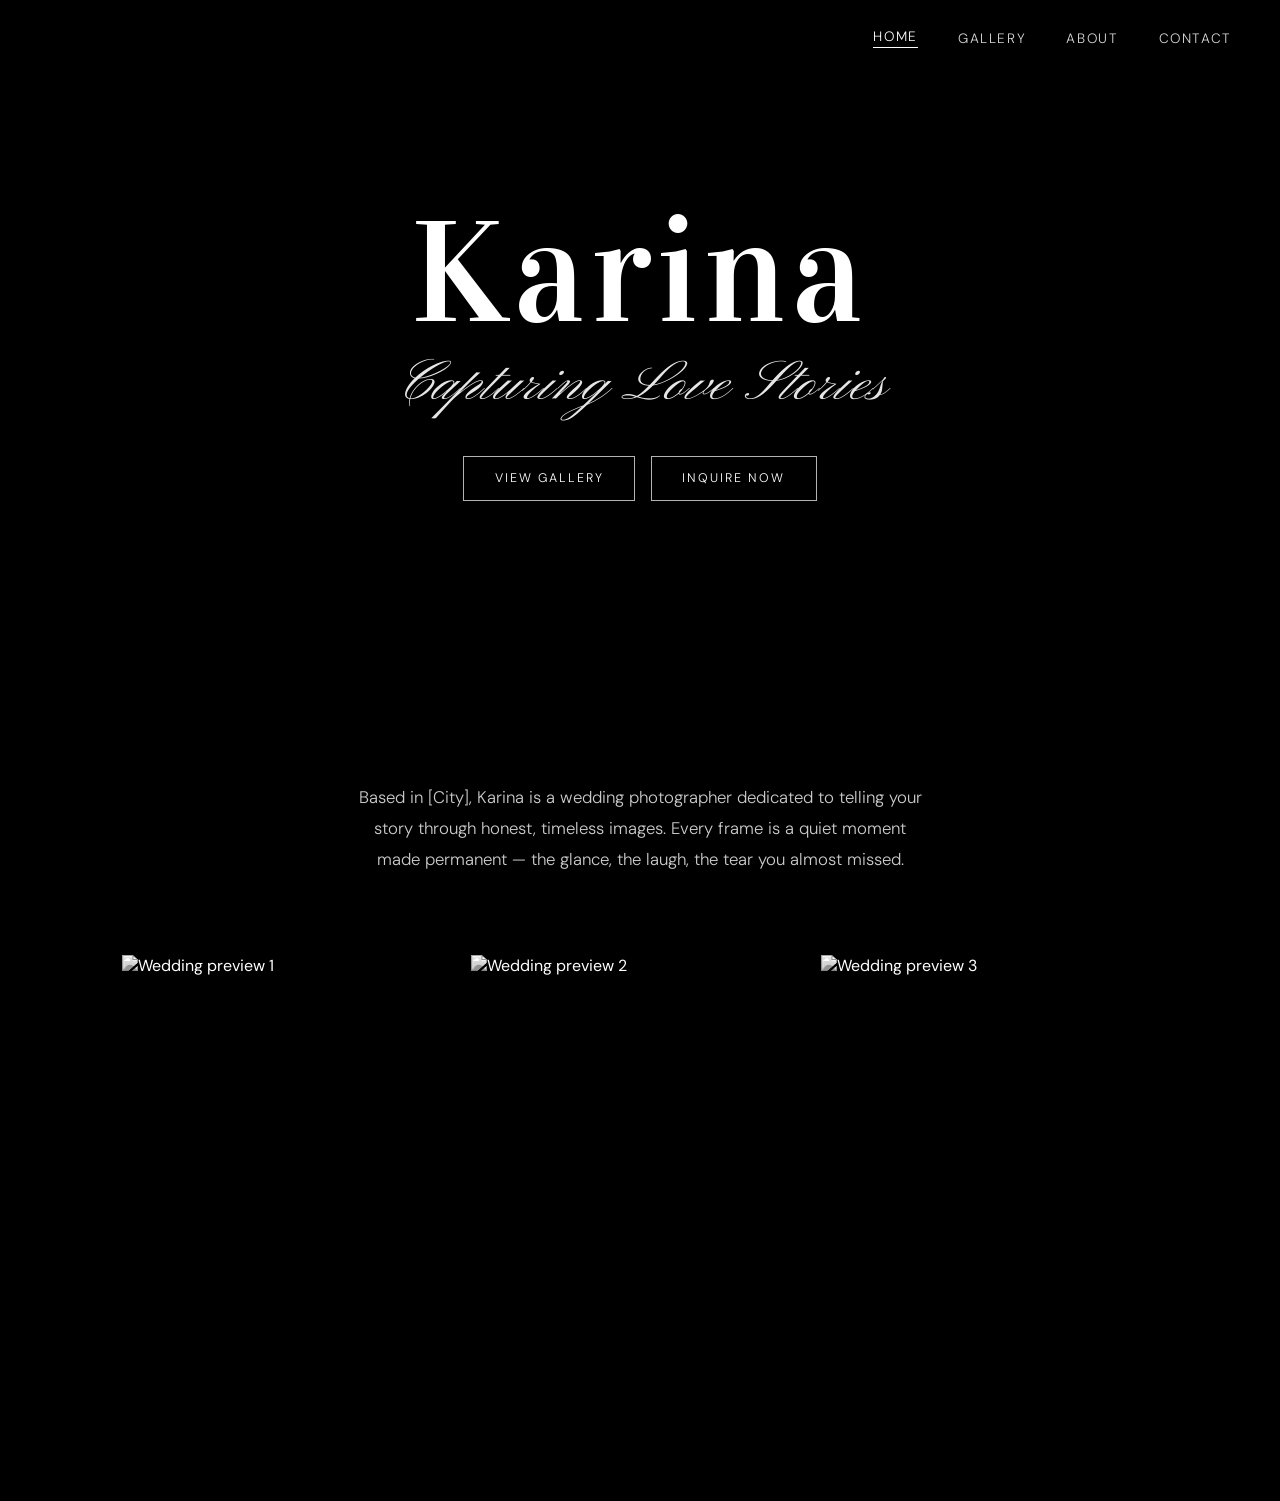
==== index.html @ 6c099190 "Complete Karina photography portfolio site" ====
<!DOCTYPE html>
<html lang="en">
<head>
  <meta charset="UTF-8" />
  <meta name="viewport" content="width=device-width, initial-scale=1.0" />
  <title>Karina</title>
  <link rel="icon" type="image/svg+xml" href="data:image/svg+xml,%3Csvg xmlns='http://www.w3.org/2000/svg' viewBox='0 0 64 64'%3E%3Crect width='64' height='64' fill='black'/%3E%3Ctext x='32' y='45' font-family='Georgia,serif' font-size='38' fill='white' text-anchor='middle'%3EK%3C/text%3E%3C/svg%3E" />
  <link rel="preconnect" href="https://fonts.googleapis.com" />
  <link rel="preconnect" href="https://fonts.gstatic.com" crossorigin />
  <link href="https://fonts.googleapis.com/css2?family=Vidaloka&family=Pinyon+Script&family=DM+Sans:ital,wght@0,300;0,400;1,300&display=swap" rel="stylesheet" />
  <style>
    *, *::before, *::after { box-sizing: border-box; margin: 0; padding: 0; }

    :root {
      --black: #000000;
      --white: #ffffff;
    }

    html { scroll-behavior: smooth; }

    body {
      background: var(--black);
      color: var(--white);
      font-family: 'DM Sans', sans-serif;
    }

    /* ── NAV ── */
    nav {
      position: absolute;
      top: 0; left: 0; right: 0;
      z-index: 10;
      display: flex;
      justify-content: flex-end;
      align-items: center;
      padding: 1.75rem 3rem;
      gap: 2.5rem;
    }

    nav a {
      color: var(--white);
      text-decoration: none;
      font-family: 'DM Sans', sans-serif;
      font-weight: 300;
      font-size: 0.85rem;
      letter-spacing: 0.12em;
      text-transform: uppercase;
      opacity: 0.85;
      transition: opacity 0.2s;
    }

    nav a:hover { opacity: 1; }
    nav a.active { opacity: 1; border-bottom: 1px solid var(--white); padding-bottom: 2px; }

    /* ── HERO ── */
    .hero {
      position: relative;
      width: 100%;
      height: 78vh;
      min-height: 500px;
      display: flex;
      flex-direction: column;
      align-items: center;
      justify-content: center;
      text-align: center;
      overflow: hidden;

      /* placeholder background – replace with a real image URL */
      background-image: url('https://via.placeholder.com/1920x1080/222222/555555?text=Hero+Photo');
      background-size: cover;
      background-position: center;
    }

    /* dark overlay */
    .hero::after {
      content: '';
      position: absolute;
      inset: 0;
      background: rgba(0, 0, 0, 0.65);
    }

    .hero-content {
      position: relative;
      z-index: 1;
      display: flex;
      flex-direction: column;
      align-items: center;
      gap: 0.4rem;
    }

    .hero-name {
      font-family: 'Vidaloka', serif;
      font-size: clamp(4rem, 12vw, 9rem);
      font-weight: 400;
      letter-spacing: 0.04em;
      line-height: 1;
      color: var(--white);
    }

    .hero-tagline {
      font-family: 'Pinyon Script', cursive;
      font-style: italic;
      font-size: clamp(1.8rem, 5vw, 3.5rem);
      font-weight: 400;
      color: var(--white);
      opacity: 0.9;
      letter-spacing: 0.02em;
    }

    .hero-cta {
      display: flex;
      flex-wrap: wrap;
      justify-content: center;
      gap: 1rem;
      margin-top: 1.75rem;
    }

    .hero-cta a {
      display: inline-block;
      border: 1px solid rgba(255, 255, 255, 0.7);
      color: var(--white);
      text-decoration: none;
      font-family: 'DM Sans', sans-serif;
      font-weight: 300;
      font-size: 0.78rem;
      letter-spacing: 0.16em;
      text-transform: uppercase;
      padding: 0.85rem 1.9rem;
      transition: background 0.25s, color 0.25s, border-color 0.25s;
    }

    .hero-cta a:hover {
      background: var(--white);
      color: var(--black);
      border-color: var(--white);
    }

    /* ── INTRO ── */
    .intro {
      max-width: 640px;
      margin: 5rem auto;
      padding: 0 2rem;
      text-align: center;
    }

    .intro p {
      font-family: 'DM Sans', sans-serif;
      font-weight: 300;
      font-size: 1.05rem;
      line-height: 1.85;
      color: rgba(255, 255, 255, 0.8);
    }

    /* ── GALLERY PREVIEW ── */
    .gallery-preview {
      display: grid;
      grid-template-columns: repeat(3, 1fr);
      gap: 0.75rem;
      max-width: 1100px;
      margin: 0 auto 6rem;
      padding: 0 2rem;
    }

    .thumb {
      aspect-ratio: 3 / 4;
      overflow: hidden;
    }

    .thumb img {
      width: 100%;
      height: 100%;
      object-fit: cover;
      display: block;
      filter: grayscale(100%);
      transition: filter 0.3s, transform 0.4s;
    }

    .thumb img:hover {
      filter: grayscale(100%) brightness(1.08);
      transform: scale(1.03);
    }

    /* ── FADE-IN ANIMATIONS ── */
    @keyframes fade-in-up {
      from { opacity: 0; transform: translateY(18px); }
      to   { opacity: 1; transform: translateY(0); }
    }

    .fade-in-load {
      opacity: 0;
      animation: fade-in-up 1.1s ease forwards;
    }

    .fade-in-scroll {
      opacity: 0;
      transform: translateY(18px);
      transition: opacity 0.9s ease, transform 0.9s ease;
    }

    .fade-in-scroll.in-view {
      opacity: 1;
      transform: translateY(0);
    }

    /* ── SCROLL TO TOP ── */
    .scroll-top {
      position: fixed;
      bottom: 1.75rem;
      right: 1.75rem;
      width: 2.75rem;
      height: 2.75rem;
      border-radius: 50%;
      background: var(--white);
      color: var(--black);
      border: none;
      display: flex;
      align-items: center;
      justify-content: center;
      cursor: pointer;
      opacity: 0;
      visibility: hidden;
      transform: translateY(10px);
      transition: opacity 0.3s ease, transform 0.3s ease, background 0.2s ease;
      z-index: 200;
    }

    .scroll-top.visible {
      opacity: 0.9;
      visibility: visible;
      transform: translateY(0);
    }

    .scroll-top:hover {
      opacity: 1;
      background: rgba(255, 255, 255, 0.8);
    }

    .scroll-top svg {
      width: 18px;
      height: 18px;
      stroke: currentColor;
      fill: none;
      stroke-width: 2;
      stroke-linecap: round;
      stroke-linejoin: round;
    }

    /* ── RESPONSIVE ── */
    @media (max-width: 640px) {
      nav {
        justify-content: center;
        flex-wrap: wrap;
        padding: 1.25rem 1.5rem;
        gap: 1.5rem;
      }

      .gallery-preview {
        grid-template-columns: 1fr;
        max-width: 400px;
      }

      .intro { margin: 3.5rem auto; }
    }
  </style>
</head>
<body>

  <!-- NAV -->
  <nav>
    <a href="index.html" class="active">Home</a>
    <a href="gallery.html">Gallery</a>
    <a href="about.html">About</a>
    <a href="contact.html">Contact</a>
  </nav>

  <!-- HERO -->
  <section class="hero">
    <div class="hero-content fade-in-load">
      <h1 class="hero-name">Karina</h1>
      <p class="hero-tagline">Capturing Love Stories</p>
      <div class="hero-cta">
        <a href="gallery.html">View Gallery</a>
        <a href="contact.html">Inquire Now</a>
      </div>
    </div>
  </section>

  <!-- INTRO -->
  <section class="intro fade-in-scroll">
    <p>
      <!-- PLACEHOLDER: replace with Karina's real bio -->
      Based in [City], Karina is a wedding photographer dedicated to telling
      your story through honest, timeless images. Every frame is a quiet
      moment made permanent — the glance, the laugh, the tear you almost
      missed.
    </p>
  </section>

  <!-- GALLERY PREVIEW -->
  <section class="gallery-preview fade-in-scroll">
    <!-- PLACEHOLDER: replace src values with real photo paths or URLs -->
    <div class="thumb">
      <img src="https://picsum.photos/seed/kp1/600/800" alt="Wedding preview 1" />
    </div>
    <div class="thumb">
      <img src="https://picsum.photos/seed/kp2/600/800" alt="Wedding preview 2" />
    </div>
    <div class="thumb">
      <img src="https://picsum.photos/seed/kp3/600/800" alt="Wedding preview 3" />
    </div>
  </section>

  <!-- SCROLL TO TOP -->
  <button class="scroll-top" id="scroll-top" aria-label="Scroll to top">
    <svg viewBox="0 0 24 24" aria-hidden="true">
      <line x1="12" y1="19" x2="12" y2="5"/>
      <polyline points="5 12 12 5 19 12"/>
    </svg>
  </button>

  <script>
    const fadeEls = document.querySelectorAll('.fade-in-scroll');
    const fadeObserver = new IntersectionObserver((entries) => {
      entries.forEach((entry) => {
        if (entry.isIntersecting) {
          entry.target.classList.add('in-view');
          fadeObserver.unobserve(entry.target);
        }
      });
    }, { threshold: 0.15 });
    fadeEls.forEach((el) => fadeObserver.observe(el));

    const scrollTopBtn = document.getElementById('scroll-top');
    window.addEventListener('scroll', () => {
      scrollTopBtn.classList.toggle('visible', window.scrollY > 400);
    });
    scrollTopBtn.addEventListener('click', () => {
      window.scrollTo({ top: 0, behavior: 'smooth' });
    });
  </script>

</body>
</html>
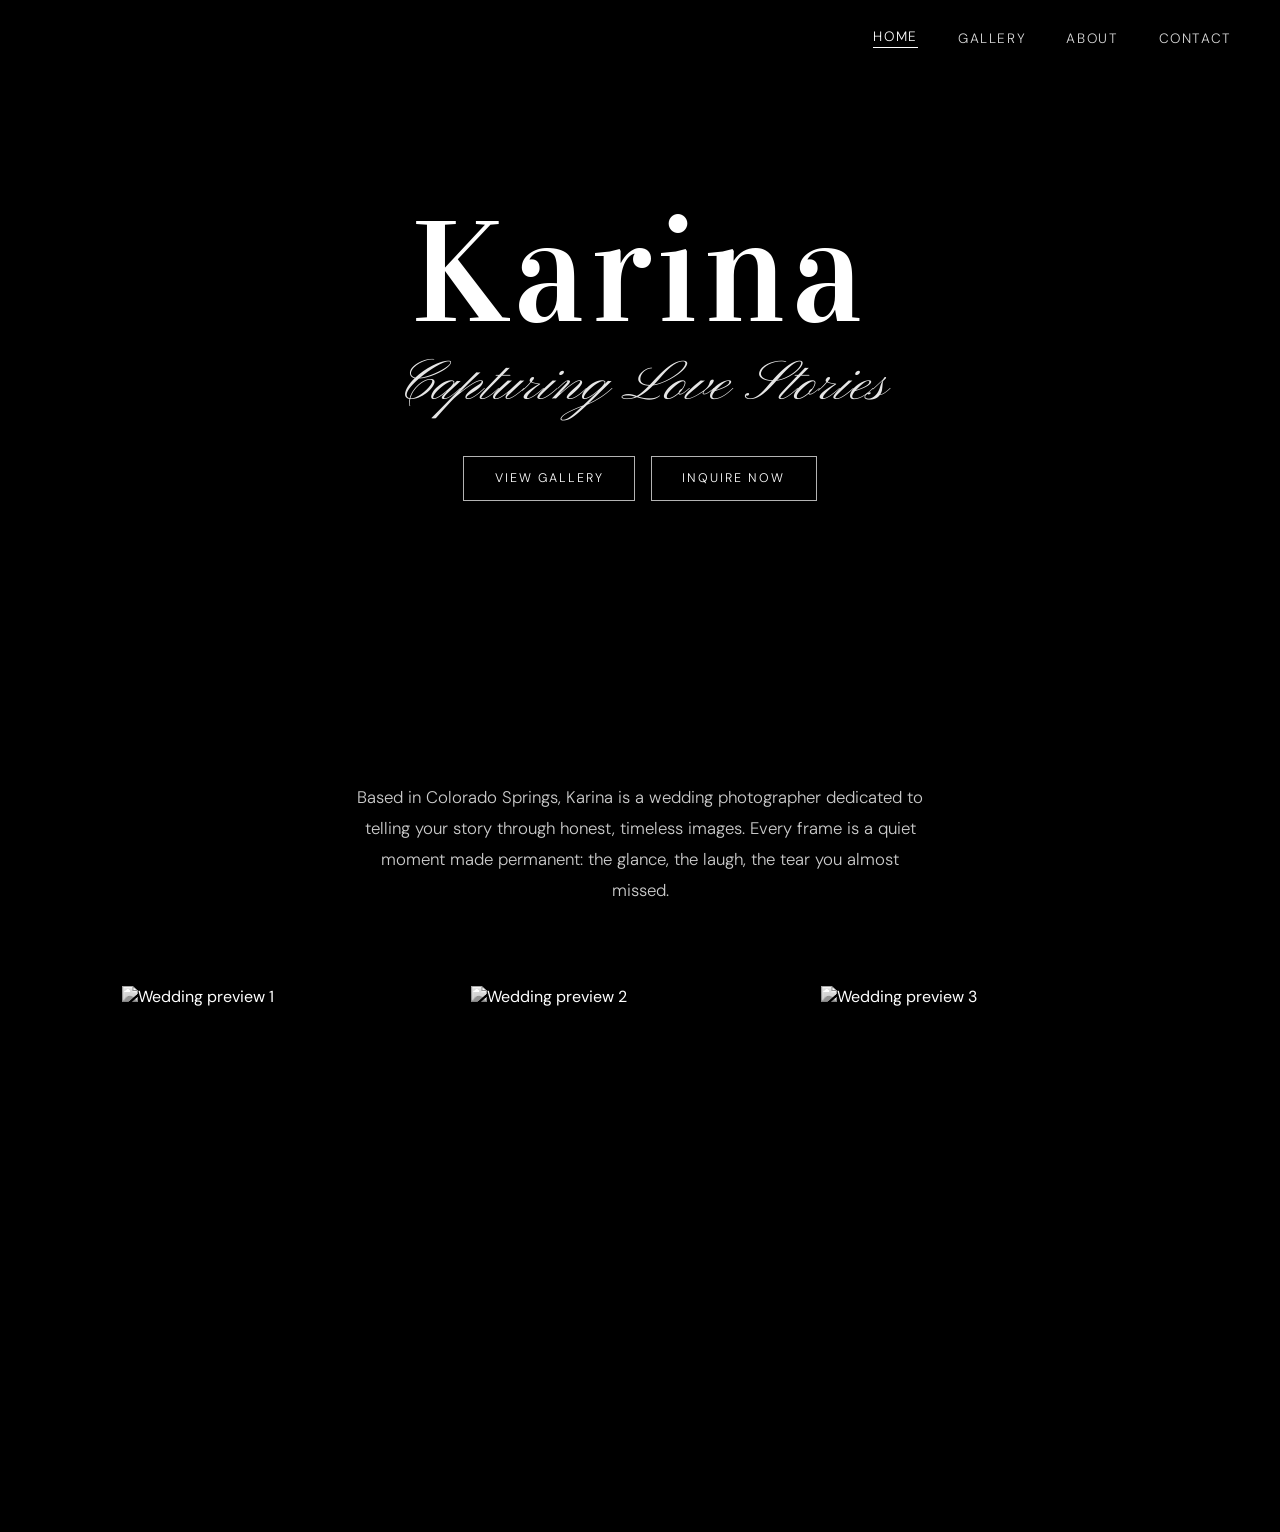
==== commit 8b084861: "Clean up Karina portfolio placeholder copy" ====
--- a/index.html
+++ b/index.html
@@ -288,9 +288,9 @@
   <section class="intro fade-in-scroll">
     <p>
       <!-- PLACEHOLDER: replace with Karina's real bio -->
-      Based in [City], Karina is a wedding photographer dedicated to telling
+      Based in Colorado Springs, Karina is a wedding photographer dedicated to telling
       your story through honest, timeless images. Every frame is a quiet
-      moment made permanent — the glance, the laugh, the tear you almost
+      moment made permanent: the glance, the laugh, the tear you almost
       missed.
     </p>
   </section>
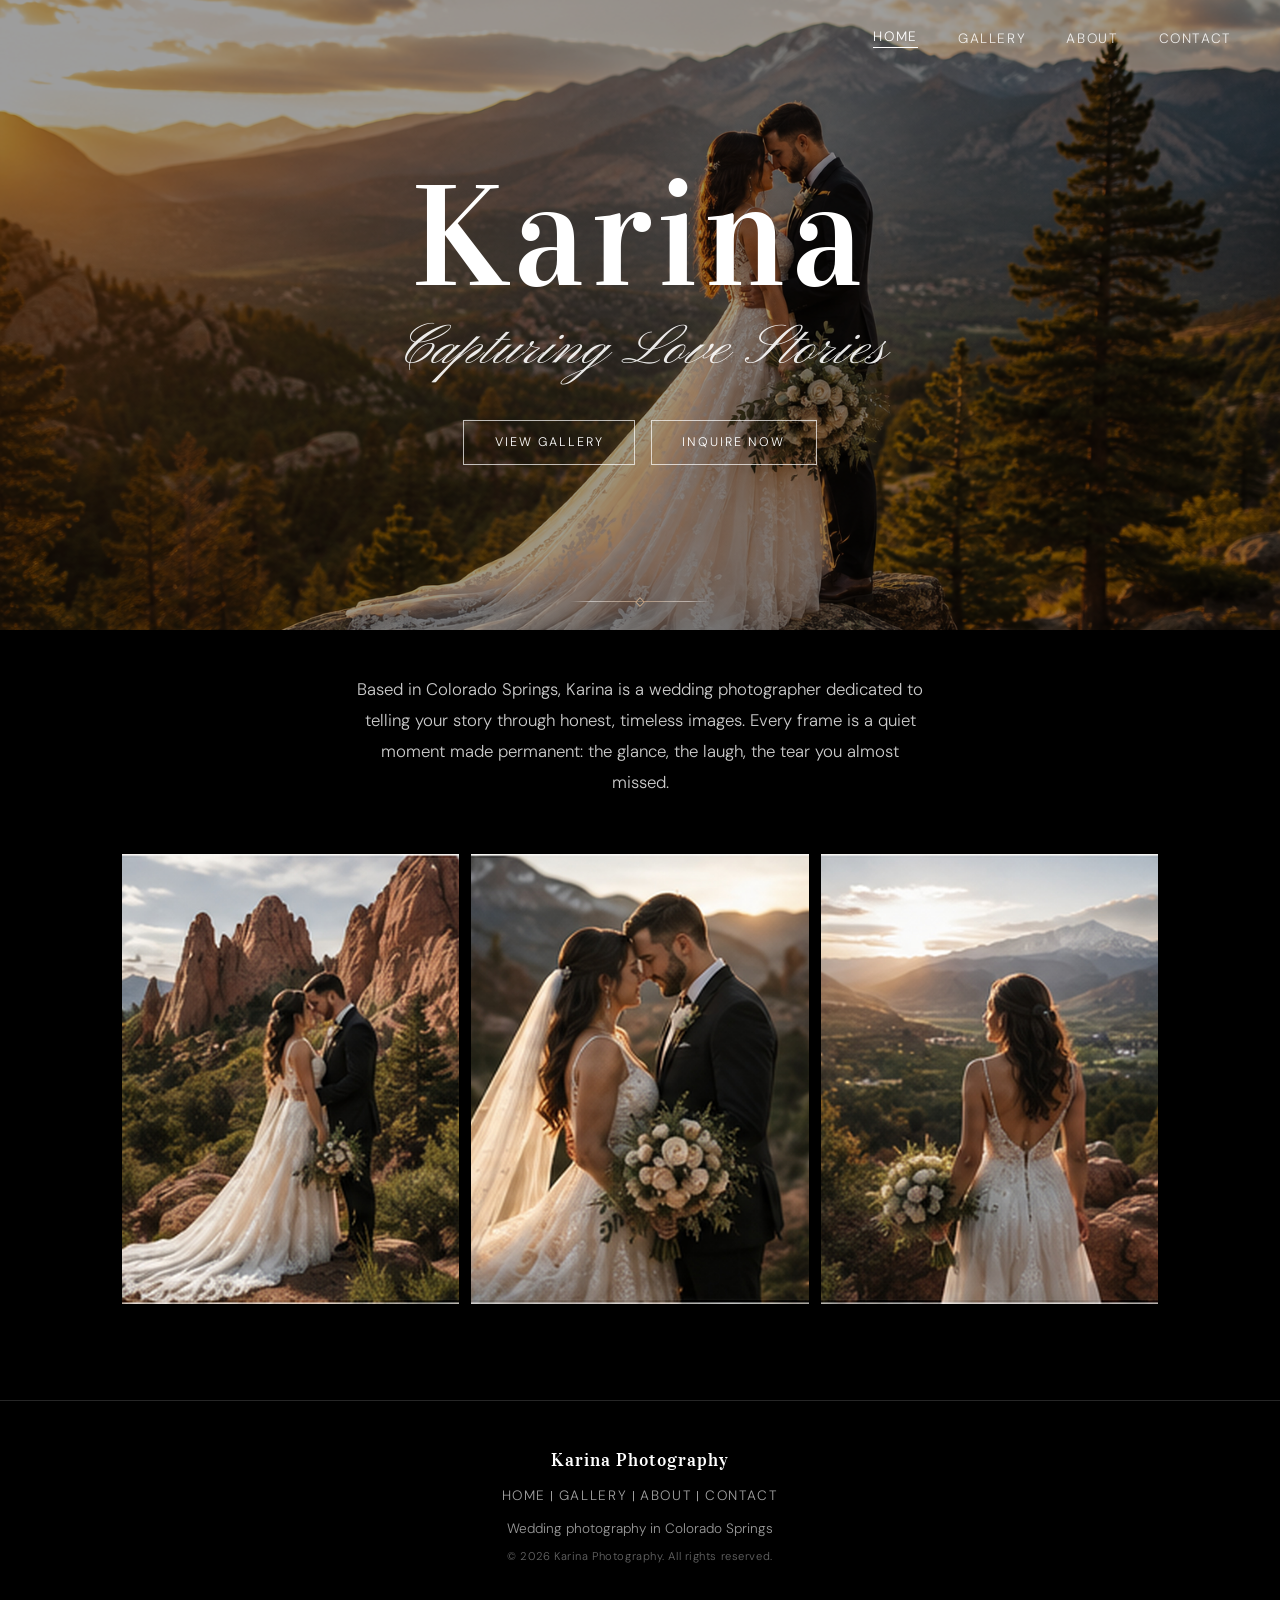
==== commit 15bc1f82: "Polish Karina portfolio for production" ====
--- a/index.html
+++ b/index.html
@@ -4,6 +4,7 @@
   <meta charset="UTF-8" />
   <meta name="viewport" content="width=device-width, initial-scale=1.0" />
   <title>Karina</title>
+  <meta name="description" content="Fictional Colorado Springs wedding photography portfolio featuring mountain celebrations, natural portraits, and an elegant responsive design." />
   <link rel="icon" type="image/svg+xml" href="data:image/svg+xml,%3Csvg xmlns='http://www.w3.org/2000/svg' viewBox='0 0 64 64'%3E%3Crect width='64' height='64' fill='black'/%3E%3Ctext x='32' y='45' font-family='Georgia,serif' font-size='38' fill='white' text-anchor='middle'%3EK%3C/text%3E%3C/svg%3E" />
   <link rel="preconnect" href="https://fonts.googleapis.com" />
   <link rel="preconnect" href="https://fonts.gstatic.com" crossorigin />
@@ -25,7 +26,7 @@
     }
 
     /* ── NAV ── */
-    nav {
+    body > nav {
       position: absolute;
       top: 0; left: 0; right: 0;
       z-index: 10;
@@ -55,8 +56,8 @@
     .hero {
       position: relative;
       width: 100%;
-      height: 78vh;
-      min-height: 500px;
+      height: 70vh;
+      min-height: 420px;
       display: flex;
       flex-direction: column;
       align-items: center;
@@ -64,10 +65,10 @@
       text-align: center;
       overflow: hidden;
 
-      /* placeholder background – replace with a real image URL */
-      background-image: url('https://via.placeholder.com/1920x1080/222222/555555?text=Hero+Photo');
+      background-image: url('assets/images/karina-hero.png');
       background-size: cover;
       background-position: center;
+      background-repeat: no-repeat;
     }
 
     /* dark overlay */
@@ -75,7 +76,7 @@
       content: '';
       position: absolute;
       inset: 0;
-      background: rgba(0, 0, 0, 0.65);
+      background: rgba(0, 0, 0, 0.38);
     }
 
     .hero-content {
@@ -134,10 +135,41 @@
       border-color: var(--white);
     }
 
+    /* ── HERO FLOURISH ── */
+    .hero-flourish {
+      position: absolute;
+      left: 50%;
+      bottom: 1.75rem;
+      transform: translateX(-50%);
+      z-index: 1;
+      width: 140px;
+      height: 1px;
+      background: linear-gradient(
+        to right,
+        transparent,
+        rgba(255, 255, 255, 0.5) 15%,
+        rgba(212, 175, 140, 0.65) 50%,
+        rgba(255, 255, 255, 0.5) 85%,
+        transparent
+      );
+    }
+
+    .hero-flourish::before {
+      content: '';
+      position: absolute;
+      top: 50%;
+      left: 50%;
+      width: 7px;
+      height: 7px;
+      transform: translate(-50%, -50%) rotate(45deg);
+      border: 1px solid rgba(212, 175, 140, 0.85);
+      background: rgba(0, 0, 0, 0.2);
+    }
+
     /* ── INTRO ── */
     .intro {
       max-width: 640px;
-      margin: 5rem auto;
+      margin: 2.75rem auto 3.5rem;
       padding: 0 2rem;
       text-align: center;
     }
@@ -170,12 +202,11 @@
       height: 100%;
       object-fit: cover;
       display: block;
-      filter: grayscale(100%);
       transition: filter 0.3s, transform 0.4s;
     }
 
     .thumb img:hover {
-      filter: grayscale(100%) brightness(1.08);
+      filter: brightness(1.08);
       transform: scale(1.03);
     }
 
@@ -258,9 +289,10 @@
         max-width: 400px;
       }
 
-      .intro { margin: 3.5rem auto; }
+      .intro { margin: 2.75rem auto 3.5rem; }
     }
   </style>
+  <link rel="stylesheet" href="site-enhancements.css" />
 </head>
 <body>
 
@@ -282,6 +314,7 @@
         <a href="contact.html">Inquire Now</a>
       </div>
     </div>
+    <div class="hero-flourish" aria-hidden="true"></div>
   </section>
 
   <!-- INTRO -->
@@ -297,15 +330,14 @@
 
   <!-- GALLERY PREVIEW -->
   <section class="gallery-preview fade-in-scroll">
-    <!-- PLACEHOLDER: replace src values with real photo paths or URLs -->
     <div class="thumb">
-      <img src="https://picsum.photos/seed/kp1/600/800" alt="Wedding preview 1" />
+      <img src="assets/images/wedding-01.jpg" alt="Wedding photography portfolio sample, image 1" />
     </div>
     <div class="thumb">
-      <img src="https://picsum.photos/seed/kp2/600/800" alt="Wedding preview 2" />
+      <img src="assets/images/wedding-03.jpg" alt="Wedding photography portfolio sample, image 3" />
     </div>
     <div class="thumb">
-      <img src="https://picsum.photos/seed/kp3/600/800" alt="Wedding preview 3" />
+      <img src="assets/images/wedding-06.jpg" alt="Wedding photography portfolio sample, image 6" />
     </div>
   </section>
 
@@ -316,6 +348,16 @@
       <polyline points="5 12 12 5 19 12"/>
     </svg>
   </button>
+
+  <!-- FOOTER -->
+  <footer class="site-footer">
+    <p class="footer-brand">Karina Photography</p>
+    <nav class="footer-nav" aria-label="Footer navigation">
+      <a href="index.html">Home</a> | <a href="gallery.html">Gallery</a> | <a href="about.html">About</a> | <a href="contact.html">Contact</a>
+    </nav>
+    <p class="footer-tagline">Wedding photography in Colorado Springs</p>
+    <p class="footer-copyright">&copy; 2026 Karina Photography. All rights reserved.</p>
+  </footer>
 
   <script>
     const fadeEls = document.querySelectorAll('.fade-in-scroll');
--- a/site-enhancements.css
+++ b/site-enhancements.css
@@ -0,0 +1,84 @@
+/* Shared production-readiness styles.
+   Scope: footer, visible keyboard focus, reduced motion.
+   Does not move or replace the per-page inline styles. */
+
+/* ── FOOTER ── */
+.site-footer {
+  border-top: 1px solid rgba(255, 255, 255, 0.15);
+  padding: 3rem 2rem 2.5rem;
+  text-align: center;
+  color: rgba(255, 255, 255, 0.7);
+  font-family: 'DM Sans', sans-serif;
+  font-weight: 300;
+}
+
+.site-footer .footer-brand {
+  font-family: 'Vidaloka', serif;
+  font-size: 1.1rem;
+  letter-spacing: 0.06em;
+  color: #ffffff;
+  margin-bottom: 1rem;
+}
+
+.site-footer .footer-nav {
+  font-size: 0.78rem;
+  letter-spacing: 0.1em;
+  text-transform: uppercase;
+  margin-bottom: 1rem;
+}
+
+.site-footer .footer-nav a {
+  color: rgba(255, 255, 255, 0.75);
+  text-decoration: none;
+  transition: color 0.2s;
+}
+
+.site-footer .footer-nav a:hover {
+  color: #ffffff;
+}
+
+.site-footer .footer-tagline {
+  font-size: 0.85rem;
+  margin-bottom: 0.75rem;
+  color: rgba(255, 255, 255, 0.6);
+}
+
+.site-footer .footer-copyright {
+  font-size: 0.7rem;
+  letter-spacing: 0.05em;
+  color: rgba(255, 255, 255, 0.4);
+}
+
+/* ── VISIBLE KEYBOARD FOCUS ── */
+a:focus-visible,
+button:focus-visible {
+  outline: 2px solid #ffffff;
+  outline-offset: 3px;
+}
+
+/* contact form fields set outline:none inline; restore it on keyboard focus */
+.field input:focus-visible,
+.field textarea:focus-visible {
+  outline: 2px solid #ffffff;
+  outline-offset: 4px;
+}
+
+/* ── REDUCED MOTION ── */
+@media (prefers-reduced-motion: reduce) {
+  html {
+    scroll-behavior: auto;
+  }
+
+  *, *::before, *::after {
+    animation-duration: 0.01ms !important;
+    animation-iteration-count: 1 !important;
+    transition-duration: 0.01ms !important;
+    scroll-behavior: auto !important;
+  }
+
+  .fade-in-load,
+  .fade-in-scroll {
+    opacity: 1 !important;
+    transform: none !important;
+  }
+}
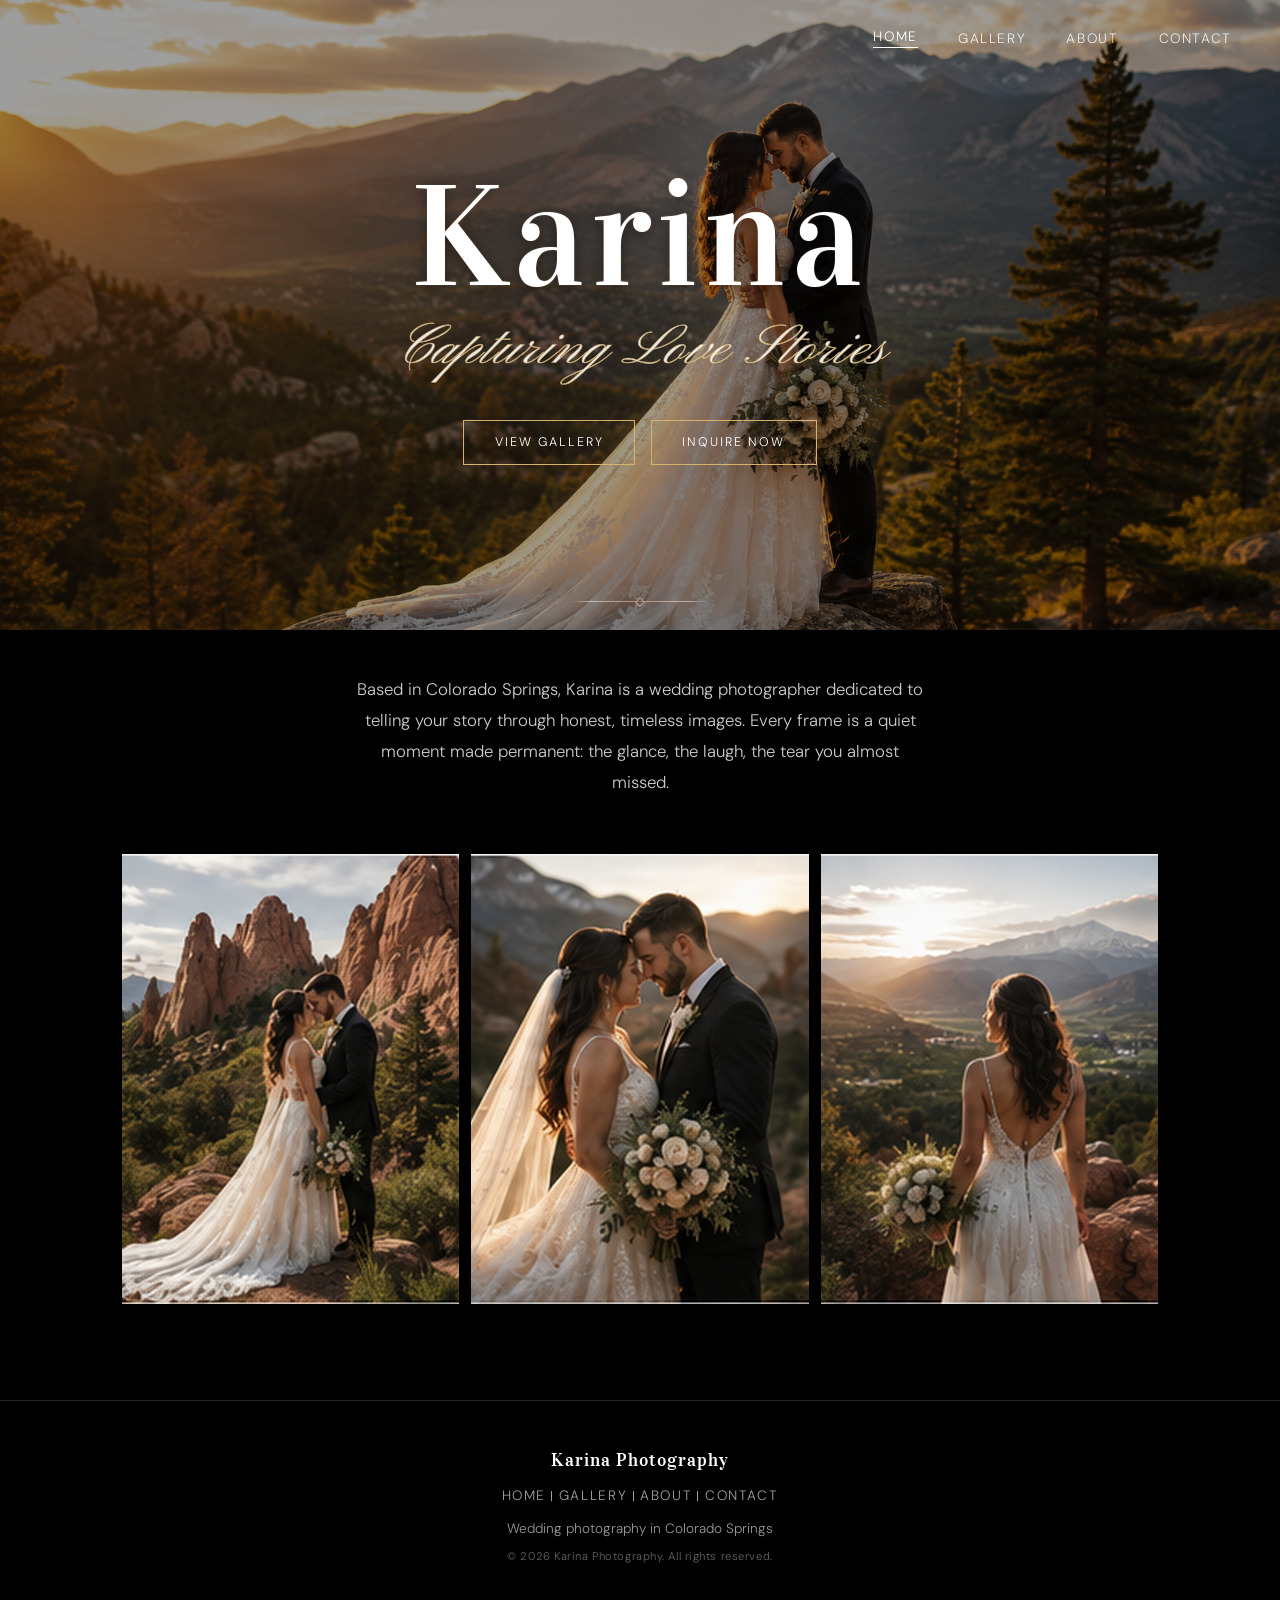
==== commit 5fe9de2f: "Refine Karina hero styling" ====
--- a/index.html
+++ b/index.html
@@ -95,6 +95,7 @@
       letter-spacing: 0.04em;
       line-height: 1;
       color: var(--white);
+      text-shadow: 0 2px 14px rgba(0, 0, 0, 0.45), 0 0 1.5px rgba(214, 178, 110, 0.4);
     }
 
     .hero-tagline {
@@ -105,6 +106,7 @@
       color: var(--white);
       opacity: 0.9;
       letter-spacing: 0.02em;
+      -webkit-text-stroke: 0.6px #D6B26E;
     }
 
     .hero-cta {
@@ -117,7 +119,7 @@
 
     .hero-cta a {
       display: inline-block;
-      border: 1px solid rgba(255, 255, 255, 0.7);
+      border: 1px solid #D6B26E;
       color: var(--white);
       text-decoration: none;
       font-family: 'DM Sans', sans-serif;
@@ -130,9 +132,9 @@
     }
 
     .hero-cta a:hover {
-      background: var(--white);
-      color: var(--black);
-      border-color: var(--white);
+      background: #D6B26E;
+      color: #1a1a1a;
+      border-color: #D6B26E;
     }
 
     /* ── HERO FLOURISH ── */
@@ -277,11 +279,13 @@
 
     /* ── RESPONSIVE ── */
     @media (max-width: 640px) {
-      nav {
-        justify-content: center;
-        flex-wrap: wrap;
+      body > nav {
+        display: grid;
+        grid-template-columns: repeat(2, 1fr);
+        justify-items: center;
+        align-items: center;
         padding: 1.25rem 1.5rem;
-        gap: 1.5rem;
+        gap: 1rem 1.5rem;
       }
 
       .gallery-preview {
